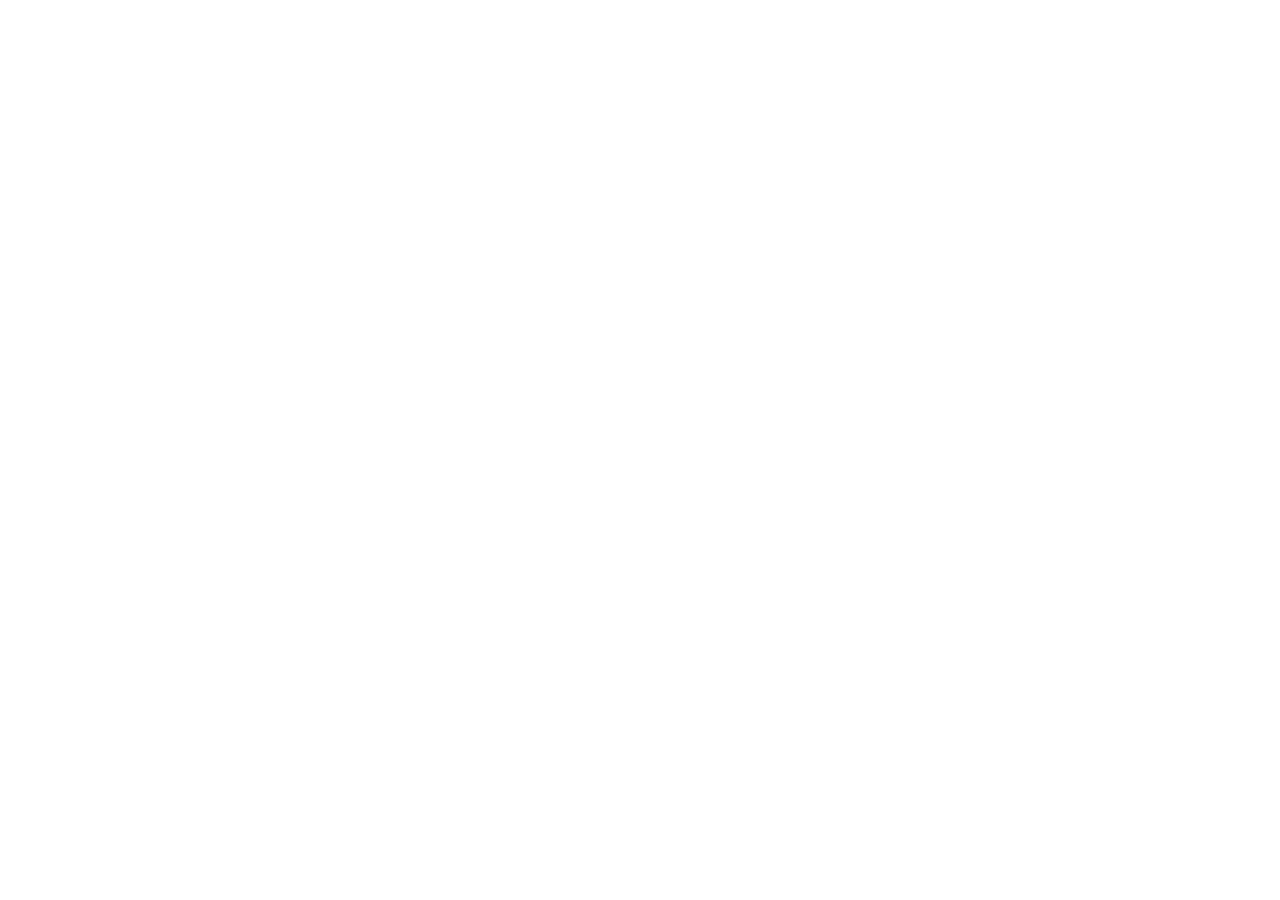
==== yutube_copy/index.html @ 5ae9f415 "끄읏" ====
<!DOCTYPE html>
<html lang="en">
  <head>
    <meta charset="UTF-8" />
    <meta name="viewport" content="width=device-width, initial-scale=1.0" />
    <title>반응형 웹 연습</title>
    <link rel="stylesheet" href="css/reset.css" />
  </head>
  <body></body>
</html>
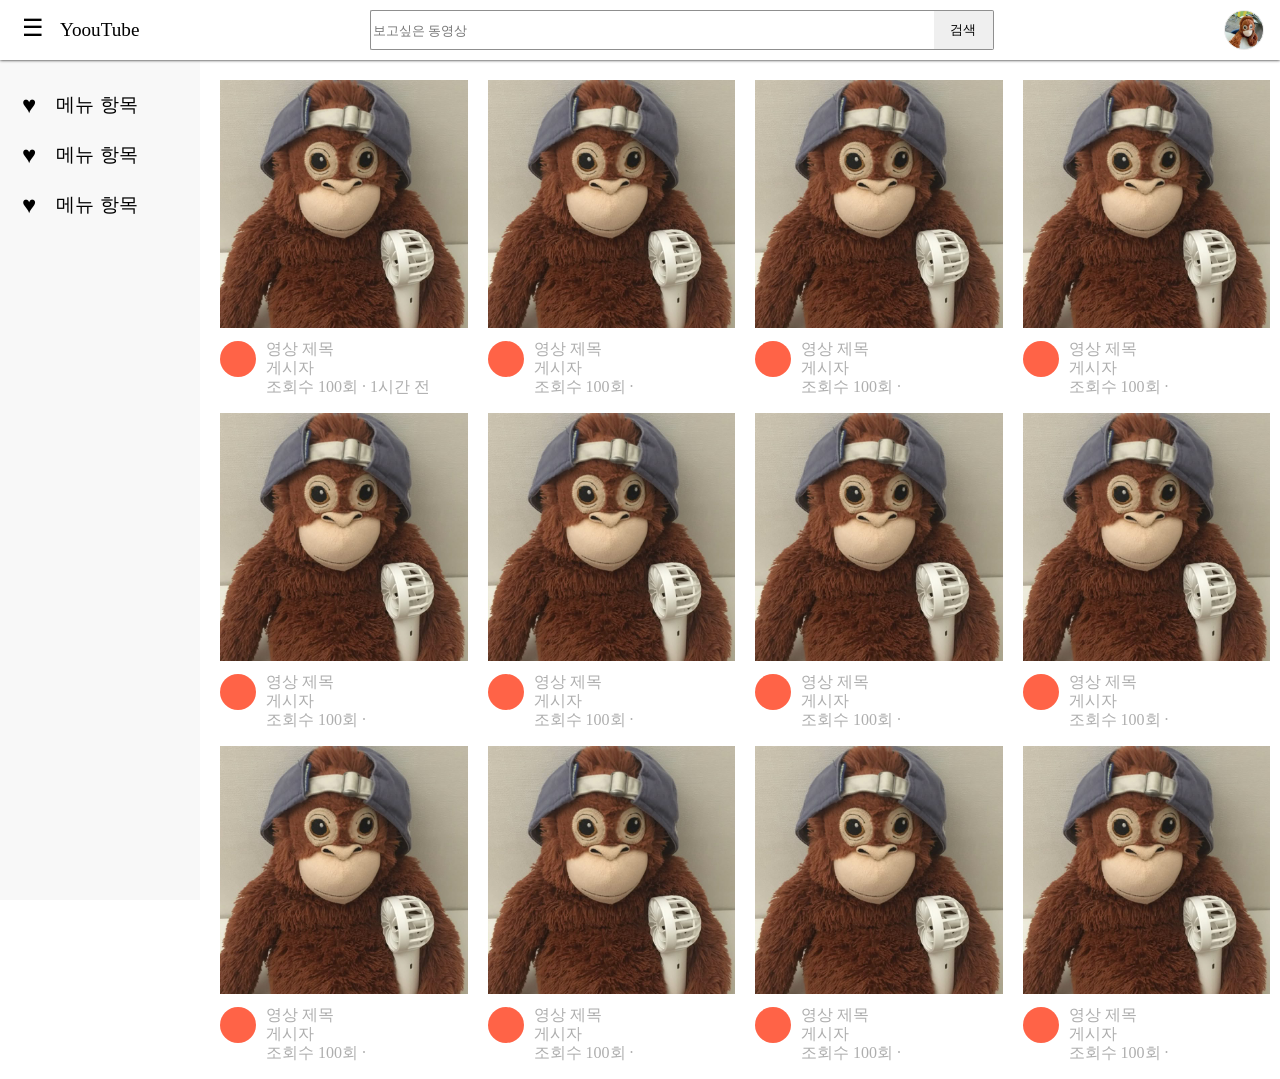
==== commit 1dfbf16e: "반응형 유튜브 간단하게 만들어보기 완료" ====
--- a/yutube_copy/index.html
+++ b/yutube_copy/index.html
@@ -5,6 +5,185 @@
     <meta name="viewport" content="width=device-width, initial-scale=1.0" />
     <title>반응형 웹 연습</title>
     <link rel="stylesheet" href="css/reset.css" />
+    <link rel="stylesheet" href="css/header.css" />
+    <link rel="stylesheet" href="css/navigation.css" />
+    <link rel="stylesheet" href="css/thumbnail.css" />
   </head>
-  <body></body>
+  <body>
+    <header class="header">
+      <div class="header_wrapper">
+        <h1 class="header_start">
+          <button class="header_hamburger">&#9776;</button>
+          <!-- html 엔티티 사용 -->
+          <span class="header_title">YoouTube</span>
+        </h1>
+        <div class="header_center">
+          <form class="header_form" onsubmit="return false;">
+            <input
+              class="header_input--text"
+              placeholder="보고싶은 동영상"
+            /><button class="header_input--button">검색</button>
+          </form>
+        </div>
+        <div class="header_end">
+          <button class="header_search">&#128269;</button>
+          <div class="header_profile"></div>
+        </div>
+      </div>
+    </header>
+
+    <nav class="nav">
+      <ul class="nav_wrapper">
+        <li>
+          <button class="nav_icon">&#9829;</button>
+          <button class="nav_menu">메뉴 항목</button>
+        </li>
+        <li>
+          <button class="nav_icon">&#9829;</button>
+          <button class="nav_menu">메뉴 항목</button>
+        </li>
+        <li>
+          <button class="nav_icon">&#9829;</button>
+          <button class="nav_menu">메뉴 항목</button>
+        </li>
+      </ul>
+    </nav>
+
+    <section class="thumbs">
+      <div class="thumbs_wrapper">
+        <div class="thumbs_item">
+          <img src="./img/thumbnail.jpg" class="thumbs_thumnail" />
+          <div class="thumbs_info">
+            <div class="thumbs_profile"></div>
+            <div class="thumbs_text">
+              <h3 class="thumbs_text--title">영상 제목</h3>
+              <p class="thumbs_text--owner">게시자</p>
+              <p class="thumbs_text--anal">조회수 100회 &#183; 1시간 전</p>
+            </div>
+          </div>
+        </div>
+        <div class="thumbs_item">
+          <img src="./img/thumbnail.jpg" class="thumbs_thumnail" />
+          <div class="thumbs_info">
+            <div class="thumbs_profile"></div>
+            <div class="thumbs_text">
+              <h3 class="thumbs_text--title">영상 제목</h3>
+              <p class="thumbs_text--owner">게시자</p>
+              <p class="thumbs_text--anal">조회수 100회 &#183;</p>
+            </div>
+          </div>
+        </div>
+        <div class="thumbs_item">
+          <img src="./img/thumbnail.jpg" class="thumbs_thumnail" />
+          <div class="thumbs_info">
+            <div class="thumbs_profile"></div>
+            <div class="thumbs_text">
+              <h3 class="thumbs_text--title">영상 제목</h3>
+              <p class="thumbs_text--owner">게시자</p>
+              <p class="thumbs_text--anal">조회수 100회 &#183;</p>
+            </div>
+          </div>
+        </div>
+        <div class="thumbs_item">
+          <img src="./img/thumbnail.jpg" class="thumbs_thumnail" />
+          <div class="thumbs_info">
+            <div class="thumbs_profile"></div>
+            <div class="thumbs_text">
+              <h3 class="thumbs_text--title">영상 제목</h3>
+              <p class="thumbs_text--owner">게시자</p>
+              <p class="thumbs_text--anal">조회수 100회 &#183;</p>
+            </div>
+          </div>
+        </div>
+        <div class="thumbs_item">
+          <img src="./img/thumbnail.jpg" class="thumbs_thumnail" />
+          <div class="thumbs_info">
+            <div class="thumbs_profile"></div>
+            <div class="thumbs_text">
+              <h3 class="thumbs_text--title">영상 제목</h3>
+              <p class="thumbs_text--owner">게시자</p>
+              <p class="thumbs_text--anal">조회수 100회 &#183;</p>
+            </div>
+          </div>
+        </div>
+        <div class="thumbs_item">
+          <img src="./img/thumbnail.jpg" class="thumbs_thumnail" />
+          <div class="thumbs_info">
+            <div class="thumbs_profile"></div>
+            <div class="thumbs_text">
+              <h3 class="thumbs_text--title">영상 제목</h3>
+              <p class="thumbs_text--owner">게시자</p>
+              <p class="thumbs_text--anal">조회수 100회 &#183;</p>
+            </div>
+          </div>
+        </div>
+        <div class="thumbs_item">
+          <img src="./img/thumbnail.jpg" class="thumbs_thumnail" />
+          <div class="thumbs_info">
+            <div class="thumbs_profile"></div>
+            <div class="thumbs_text">
+              <h3 class="thumbs_text--title">영상 제목</h3>
+              <p class="thumbs_text--owner">게시자</p>
+              <p class="thumbs_text--anal">조회수 100회 &#183;</p>
+            </div>
+          </div>
+        </div>
+        <div class="thumbs_item">
+          <img src="./img/thumbnail.jpg" class="thumbs_thumnail" />
+          <div class="thumbs_info">
+            <div class="thumbs_profile"></div>
+            <div class="thumbs_text">
+              <h3 class="thumbs_text--title">영상 제목</h3>
+              <p class="thumbs_text--owner">게시자</p>
+              <p class="thumbs_text--anal">조회수 100회 &#183;</p>
+            </div>
+          </div>
+        </div>
+        <div class="thumbs_item">
+          <img src="./img/thumbnail.jpg" class="thumbs_thumnail" />
+          <div class="thumbs_info">
+            <div class="thumbs_profile"></div>
+            <div class="thumbs_text">
+              <h3 class="thumbs_text--title">영상 제목</h3>
+              <p class="thumbs_text--owner">게시자</p>
+              <p class="thumbs_text--anal">조회수 100회 &#183;</p>
+            </div>
+          </div>
+        </div>
+        <div class="thumbs_item">
+          <img src="./img/thumbnail.jpg" class="thumbs_thumnail" />
+          <div class="thumbs_info">
+            <div class="thumbs_profile"></div>
+            <div class="thumbs_text">
+              <h3 class="thumbs_text--title">영상 제목</h3>
+              <p class="thumbs_text--owner">게시자</p>
+              <p class="thumbs_text--anal">조회수 100회 &#183;</p>
+            </div>
+          </div>
+        </div>
+        <div class="thumbs_item">
+          <img src="./img/thumbnail.jpg" class="thumbs_thumnail" />
+          <div class="thumbs_info">
+            <div class="thumbs_profile"></div>
+            <div class="thumbs_text">
+              <h3 class="thumbs_text--title">영상 제목</h3>
+              <p class="thumbs_text--owner">게시자</p>
+              <p class="thumbs_text--anal">조회수 100회 &#183;</p>
+            </div>
+          </div>
+        </div>
+        <div class="thumbs_item">
+          <img src="./img/thumbnail.jpg" class="thumbs_thumnail" />
+          <div class="thumbs_info">
+            <div class="thumbs_profile"></div>
+            <div class="thumbs_text">
+              <h3 class="thumbs_text--title">영상 제목</h3>
+              <p class="thumbs_text--owner">게시자</p>
+              <p class="thumbs_text--anal">조회수 100회 &#183;</p>
+            </div>
+          </div>
+        </div>
+      </div>
+    </section>
+  </body>
 </html>
--- a/yutube_copy/css/header.css
+++ b/yutube_copy/css/header.css
@@ -0,0 +1,82 @@
+.header {
+  position: fixed;
+  top: 0;
+  left: 0;
+  width: 100%;
+  background-color: #fff;
+  box-shadow: 0 0 3px #000;
+  z-index: 20;
+}
+.header_wrapper {
+  height: 60px;
+  display: flex;
+  align-items: center;
+  justify-content: space-between;
+  padding: 0 16px;
+}
+.header_start {
+  height: 40px;
+  line-height: 40px;
+}
+.header_hamburger {
+  border: none;
+  background-color: transparent;
+  font-size: 1.5rem;
+}
+.header_title {
+  font-size: 1.2rem;
+  margin-left: 6px;
+}
+.header_center {
+  width: 50%;
+}
+.header_form {
+  display: flex;
+  max-width: 100%;
+}
+.header_input--text {
+  width: calc(100% - 60px);
+  height: 40px;
+  border: 1px solid #8f8f8f;
+  border-right: none;
+  border-radius: 2px 0 0 2px;
+}
+.header_input--button {
+  width: 60px;
+  height: 40px;
+  border: 1px solid #8f8f8f;
+  border-left: none;
+  border-radius: 0 2px 2px 0;
+}
+.header_end {
+  display: flex;
+}
+.header_search {
+  display: none;
+  margin-right: 5px;
+  border: none;
+  background-color: transparent;
+  font-size: 1.5rem;
+}
+.header_profile {
+  width: 40px;
+  height: 40px;
+  border: 1px solid #eaeaea;
+  border-radius: 50%;
+  background-image: url(../img/1.jpg);
+  background-size: 40px 40px;
+}
+
+@media screen and (max-width: 800px) {
+  .header_title {
+    display: none;
+  }
+}
+@media screen and (max-width: 400px) {
+  .header_center {
+    display: none;
+  }
+  .header_search {
+    display: block;
+  }
+}
--- a/yutube_copy/css/navigation.css
+++ b/yutube_copy/css/navigation.css
@@ -0,0 +1,45 @@
+.nav {
+  position: fixed;
+  top: 0;
+  left: 0;
+  z-index: 10;
+}
+.nav_wrapper {
+  min-width: 200px;
+  min-height: 100vh;
+  background-color: #f8f8f8;
+  padding: 80px 0 0 0;
+  list-style: none;
+}
+.nav_wrapper li {
+  display: flex;
+  padding: 10px 16px 10px;
+}
+.nav_wrapper li:hover {
+  background-color: #eaeaea;
+}
+.nav_icon {
+  border: none;
+  background-color: transparent;
+  font-size: 1.5rem;
+}
+.nav_menu {
+  margin: 0 0 0 8px;
+  font-size: 1.2rem;
+  border: none;
+  background-color: transparent;
+}
+
+@media screen and (max-width: 800px) {
+  .nav_menu {
+    display: none;
+  }
+  .nav_wrapper {
+    min-width: 0;
+  }
+}
+@media screen and (max-width: 400px) {
+  .nav_wrapper {
+    display: none;
+  }
+}
--- a/yutube_copy/css/thumbnail.css
+++ b/yutube_copy/css/thumbnail.css
@@ -0,0 +1,67 @@
+.thumbs_wrapper {
+  display: flex;
+  flex-wrap: wrap; /* 1차원 정렬을 여러 행으로 할 수 있다 */
+  justify-content: space-between;
+  margin: 60px 0 0 200px;
+  padding: 20px 0 0 10px;
+}
+.thumbs_item {
+  width: 25%;
+  margin: 0 0 15px 0;
+  padding: 0 10px;
+}
+.thumbs_thumnail {
+  max-width: 100%;
+  margin: 0 0 10px 0;
+}
+.thumbs_info {
+  display: flex;
+}
+.thumbs_profile {
+  width: 36px;
+  height: 36px;
+  border-radius: 50%;
+  background-color: tomato;
+}
+.thumbs_text {
+  width: calc(100% - 36px);
+  padding-left: 10px;
+}
+.thumbs_text--title {
+  font-size: 1rem;
+  color: #aeaeae;
+  margin-bottom: 0.2em;
+}
+.thumbs_text--owner {
+  font-size: 1rem;
+  color: #aeaeae;
+  margin-bottom: 0.2em;
+}
+.thumbs_text--anal {
+  font-size: 1rem;
+  color: #aeaeae;
+  margin-bottom: 0.2em;
+}
+
+@media screen and (max-width: 1000px) {
+  .thumbs_item {
+    width: 33%;
+  }
+}
+@media screen and (max-width: 800px) {
+  .thumbs_item {
+    width: 50%;
+  }
+  .thumbs_wrapper {
+    margin: 60px 0 0 60px;
+  }
+}
+@media screen and (max-width: 400px) {
+  .thumbs_item {
+    width: 100%;
+  }
+  .thumbs_wrapper {
+    margin: 60px 0 0 60px;
+    padding: 20px 0 0 0;
+  }
+}
